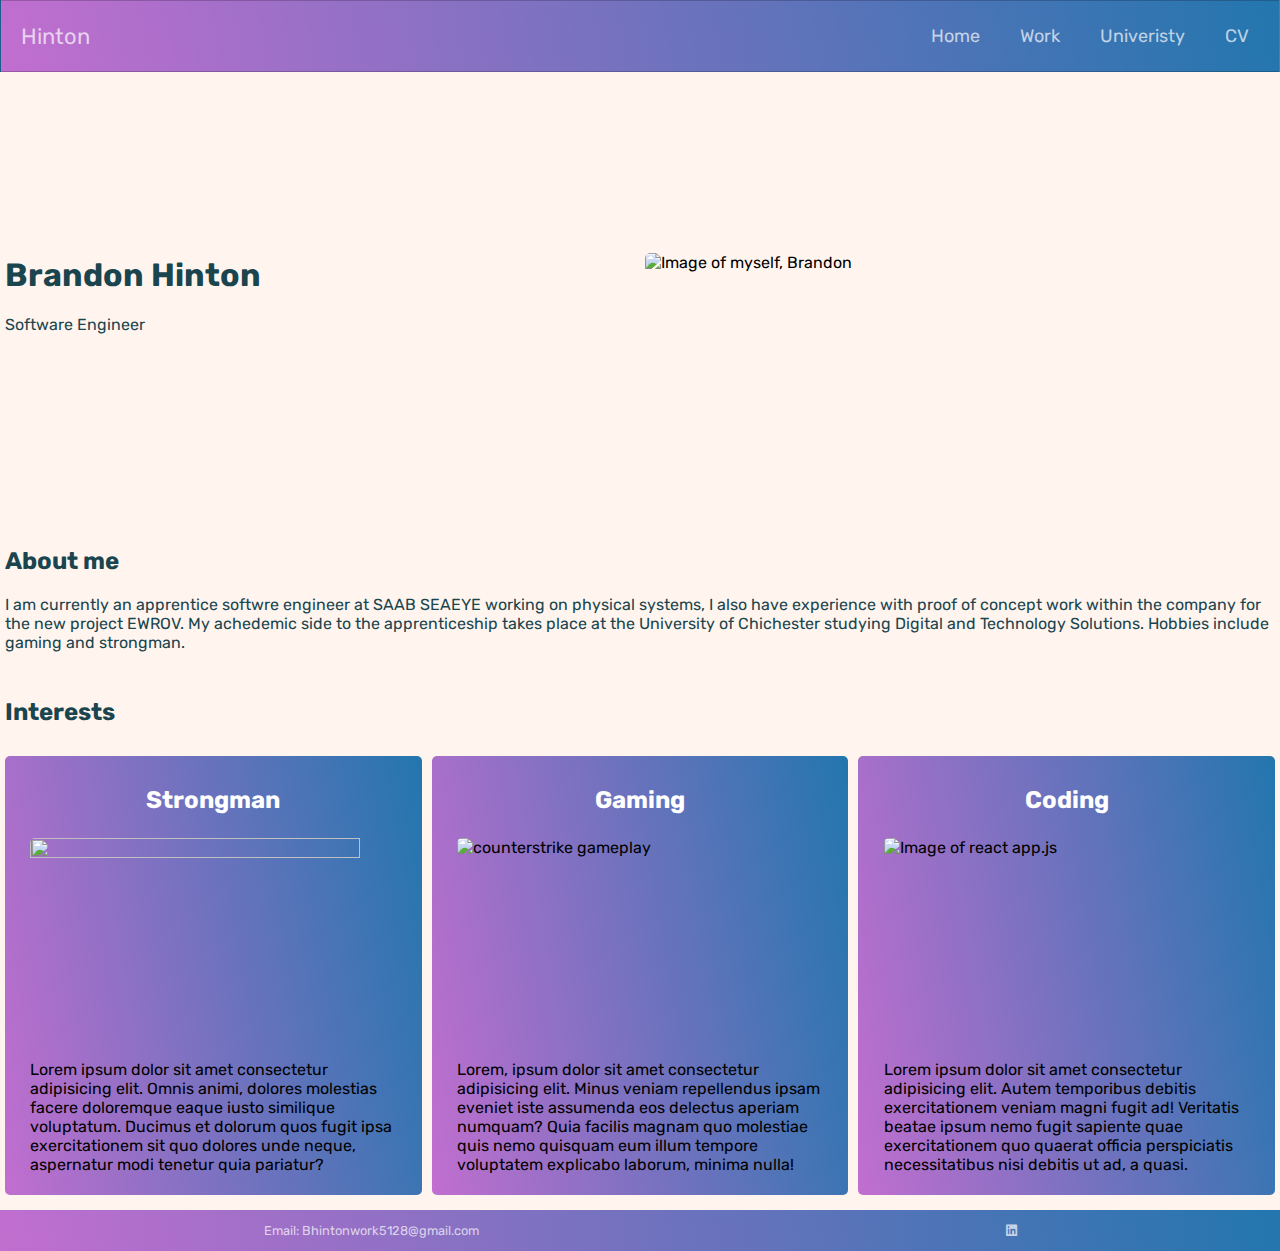
==== index.html @ d60580b2 "Update and rename home.html to index.html" ====
<!DOCTYPE html>
<html lang="en">
    <head>
        <meta charset="UTF-8">
        <meta http-equiv="X-UA-Compatible" content="IE=edge">
        <meta name="viewport" content="width=device-width, initial-scale=1.0">
        <title>Portfolio</title>
        <link rel="stylesheet" href="style.css">
        <!-- External icons stylesheet for font awesome icons, available at: https://cdnjs.cloudflare.com/ajax/libs/font-awesome/6.4.0/css/all.min.css -->
        <link rel="stylesheet" href="https://cdnjs.cloudflare.com/ajax/libs/font-awesome/6.4.0/css/all.min.css">
    </head>
    <body>
        <!-- Start of container -->
        <div class="mainPageContent">

          <nav class="navbar">
            <span class="navbar-toggle" id="js-navbar-toggle">
                    <i class="fas fa-bars"></i>
                </span>
            <a href="#" class="logo">Hinton</a>
            <ul class="main-nav" id="js-menu">
              <li>
                <a href="/home.html" class="nav-links">Home</a>
              </li>
              <li>
                <a href="/projects.html" class="nav-links">Work</a>
              </li>
              <li>
                <a href="/university.html" class="nav-links">Univeristy</a>
              </li>
              <li>
                <a href="/cv.html" class="nav-links">CV</a>
              </li>
            </ul>
          </nav>

            <main>
                <header class="projects-page-header">
                    <div class="headerBrief">
                      <h1>Brandon Hinton</h1>
                      <p>Software Engineer</p>
                    </div>
                    <!-- <img class="homeIntroImage" src="./Assets/img/image-of-myself-at-parliament.jpg" alt="Image of myself, Brandon"> -->
                    <div class="homeIntroImageContainer">
                      <img class="homeIntroImage" src="./Assets/img/minimised.png" alt="Image of myself, Brandon">
                    </div>
                </header>

                <div class="secondaryHeader">
                  <h2>About me</h2>
                  <p>I am currently an apprentice softwre engineer at SAAB SEAEYE working on physical systems, I also have experience with proof of concept work within the company for the new project EWROV. My achedemic side to the apprenticeship takes place at the University of Chichester studying Digital and Technology Solutions. Hobbies include gaming and strongman.</p>
                </div>

                <div class="hobbiesAndInterests">
                  <h2>Interests</h2>
                  <div class="hobbyCardContainer">
                    <div class="hobbiesCards">
                      <h2>Strongman</h2>
                      <img src="./Assets/img/university.jpg" alt="">
                      <p>Lorem ipsum dolor sit amet consectetur adipisicing elit. Omnis animi, dolores molestias facere doloremque eaque iusto similique voluptatum. Ducimus et dolorum quos fugit ipsa exercitationem sit quo dolores unde neque, aspernatur modi tenetur quia pariatur?</p>
                    </div>
                    <div class="hobbiesCards">
                      <h2>Gaming</h2>
                      <img src="./Assets/img/csgo.png" alt="counterstrike gameplay">
                      <p>Lorem, ipsum dolor sit amet consectetur adipisicing elit. Minus veniam repellendus ipsam eveniet iste assumenda eos delectus aperiam numquam? Quia facilis magnam quo molestiae quis nemo quisquam eum illum tempore voluptatem explicabo laborum, minima nulla!</p>
                    </div>
                    <div class="hobbiesCards">
                      <h2>Coding</h2>
                      <img src="./Assets/img/react.jpg" alt="Image of react app.js">
                      <p>Lorem ipsum dolor sit amet consectetur adipisicing elit. Autem temporibus debitis exercitationem veniam magni fugit ad! Veritatis beatae ipsum nemo fugit sapiente quae exercitationem quo quaerat officia perspiciatis necessitatibus nisi debitis ut ad, a quasi.</p>
                    </div>
                  </div>
                </div>
            </main>

            <footer>
              <div class="leftFooter">
                <p>Email: Bhintonwork5128@gmail.com</p>
              </div>
              <div class="rightFooter">
               <a class="linkedinAnchor" href="https://uk.linkedin.com/in/brandon-hinton-3927341b5?trk=people-guest_people_search-card">
                 <i id="linkedInLogo" class="fa-brands fa-linkedin"></i>
              </a>
              </div>
            </footer>
            
        </div>
        <!-- End of container -->
        <script src="index.js"></script>
    </body>
</html>
---- style.css ----
/* Imported font */
@import url('https://fonts.googleapis.com/css2?family=Rubik&display=swap');

:root
{
    --primary-colour: #00204a;
    --seondary-colour: #005792;
    --tertiary-colour: #00bbf0;
    --fourth-colour: #dbd8e3;
    --hover-colour: #fdb44b;
    --text-colour: #1a454f;
}

body
{
    display: flex;
    justify-content: center;
    align-items: center;
    height: 100%;
    width: 100%;
    font-family: 'Rubik', sans-serif;
    background-color: #FFF5EE;
    margin: auto;
}

.mainPageContent
{
    display: flex;
    justify-content: center;
    align-self: center;
    background-color: #FFF5EE;
    width: 100%;
    height: 100%;
    max-width: 1600px;
    position: relative;
    margin: auto;
    flex-direction: column;
}

/* ========================== Navbar Styles ========================== */

.navbar {
    font-size: 18px;
    background-image: linear-gradient(260deg, #2376ae 0%, #c16ecf 100%);
    border: 1px solid rgba(0, 0, 0, 0.2);
    padding-bottom: 10px;
  }
  
  .main-nav {
    list-style-type: none;
    display: none;
  }
  
  .nav-links,
  .logo {
    text-decoration: none;
    color: rgba(255, 255, 255, 0.7);
  }
  
  .main-nav li {
    text-align: center;
    margin: 15px auto;
  }
  
  .logo {
    display: inline-block;
    font-size: 22px;
    margin-top: 10px;
    margin-left: 20px;
  }
  
  .navbar-toggle 
  {
    position: absolute;
    top: 10px;
    right: 20px;
    cursor: pointer;
    color: rgba(255, 255, 255, 0.8);
    font-size: 24px;
  }
  
  .active {
    display: block;
  }
  
  @media screen and (min-width: 768px) 
  {
    .navbar {
      display: flex;
      justify-content: space-between;
      padding-bottom: 0;
      height: 70px;
      align-items: center;
    }
  
    .main-nav {
      display: flex;
      margin-right: 30px;
      flex-direction: row;
      justify-content: flex-end;
    }
  
    .main-nav li {
      margin: 0;
    }
  
    .nav-links {
      margin-left: 40px;
    }
  
    .logo {
      margin-top: 0;
    }
  
    .navbar-toggle {
      display: none;
    }
  
    .logo:hover,
    .nav-links:hover {
      color: rgba(255, 255, 255, 1);
    }

    .hobbyCardContainer
    {
      flex-direction: column;
    }

  }
  

/* ========================== Footer Styles ========================== */

footer
{
  background-color: var(--tertiary-colour);
  display: flex;
  justify-content: space-around;
  flex-direction: row;
  width: 100%;
  align-items: center;
  align-self: center;
  color: rgba(255, 255, 255, 0.7);
  font-size: 0.8em;
  margin: auto;
  margin-top: 10px;
  position: relative;
  bottom: 0;
  background-image: linear-gradient(260deg, #2376ae 0%, #c16ecf 100%);
}

#linkedInLogo:hover
{
  color: #ffffff;
  cursor: pointer;
}

/* ========================== Main Styles ========================== */

main
{
    display: flex;
    justify-content: center;
    flex-direction: column;
    align-items: center;
    text-align: left;
    margin-top: 20px;
}

header
{
    background-position: center;
    background-size: cover;
    background-repeat: no-repeat;
    height: 400px;
    align-items: center;
    display: flex;
    justify-content: space-between;
    flex-direction: row;
    overflow: hidden;
}

.headerBrief
{
    text-align: left;
    width: 100%;
    padding: 5px;
}

.secondaryHeader
{
    padding: 5px;
    background-color: #FFF5EE;
    color: var(--text-colour);
}

.secondaryHeader h2
{
  color: var(--text-colour);
}

header h1
{
    color: var(--text-colour);
    text-align: left;
    -ms-grid-row-align: left;
    align-self: left;
    /* text-shadow: 1px 1px 6px rgba(0, 0, 0, 1); */
}

header img 
{
    overflow: hidden;
    width: 100%;
    height: auto;
    background-size: contain;
}

.homeIntroImage
{
  border-radius: 5px;
  -webkit-border-radius: 5px;
  -moz-border-radius: 5px;
  -ms-border-radius: 5px;
  -o-border-radius: 5px;
  aspect-ratio: 16/9;
  width: 99%;
  margin-bottom: 30px;
}

.homeIntroImageContainer
{
  width: 100%;
  height: auto;
  object-fit: contain;
  margin: 5px;
  margin-bottom: 30px;
}

header p
{
    text-align: left;
    color: var(--text-colour);
}


.projects-page-header
{
    background-color: #FFF5EE;
    display: flex;
    text-align: left;
    justify-content: space-between;
    margin-bottom: 30px;
    width: 100%;
}


.projects-page-content-container
{
    color: var(--seondary-colour);
    background-color: var(--fourth-colour);
    width: 90%;
    border-radius: 5px;
    -webkit-border-radius: 5px;
    -moz-border-radius: 5px;
    -ms-border-radius: 5px;
    -o-border-radius: 5px;
    padding: 40px;
    margin-bottom: 15px;
}

.university-page-header
{
    /* image from pixabay, available at: https://pixabay.com/photos/knowledge-book-library-glasses-1052013/ */
    background-image: url(/Assets/img/university.jpg);
}



/* ||||||||||||||||||||||||||||||||||||||||||||||||||||||||||||||||||||||||||||||||||||||||||||||||||||||||||||||||||||||||||||||||||||||||||||||||||||||| */
/* Experimental / working  */

.hobbiesAndInterests
{
  width: 100%;
  display: flex;
  flex-direction: column;
}

.hobbiesAndInterests h2
{
  color: var(--text-colour);
  padding: 5px;
}

.hobbyCardContainer
{
  display: flex;
  flex-direction: row;
  justify-content: space-evenly;
  width: 100%;
}

.hobbiesCards
{
  width: 100%;
  padding: 5px;
  background-image: linear-gradient(260deg, #2376ae 0%, #c16ecf 100%);
  display: flex;
  flex-direction: column;
  /* justify-content: space-between; */
  justify-content: center;
  align-items: center;
  margin: 5px;
  border-radius: 5px;
  -webkit-border-radius: 5px;
  -moz-border-radius: 5px;
  -ms-border-radius: 5px;
  -o-border-radius: 5px;
}

.hobbiesCards h2
{
  text-align: center;
  color: #ffffff
}

.hobbiesCards p
{
  width: 90%;
  font-size: 1rem;
}

.hobbiesCards img
{
  background-size: contain;
  overflow: hidden;
  height: auto;
  width: 90%;
  aspect-ratio: 16/9;
  border-radius: 5px;
  -webkit-border-radius: 5px;
  -moz-border-radius: 5px;
  -ms-border-radius: 5px;
  -o-border-radius: 5px;
  align-self: center;
}

@media screen and (max-width: 992px) 
{
  .hobbyCardContainer
  {
    flex-direction: column;
  }

  .projects-page-header
  {
    flex-direction: column;
    text-align: center;
  }

  .cvViewer
  {
    width: 100%;
  }

  footer
  {
    flex-direction: column;
  }
}

.cvDownloadSection
{
  color: var(--text-colour);
  width: 100%;
  display: flex;
  flex-direction: column;
  text-align: center;
  align-items: center;
}

.cvViewer
{
  outline: 3px solid var(--text-colour);
  border-radius: 10px;
  -webkit-border-radius: 10px;
  -moz-border-radius: 10px;
  -ms-border-radius: 10px;
  -o-border-radius: 10px;
  margin: 10px;
  width: 80%;
  height: 1000px;
}

.button-3d 
{
  position:relative;
  width: auto;
  display:inline-block;
  color:#ecf0f1;
  text-decoration:none;
  border-radius:5px;
  border:solid 1px #53a6b8;
  background:#296b7a;
  text-align:center;
  padding:16px 18px 14px;
  margin: 12px;
  
  -webkit-transition: all 0.1s;
	-moz-transition: all 0.1s;
	transition: all 0.1s;
	
  -webkit-box-shadow: 0px 6px 0px var(--text-colour);
  -moz-box-shadow: 0px 6px 0px var(--text-colour);
  box-shadow: 0px 6px 0px var(--text-colour);
}

.button-3d:active
{
  -webkit-box-shadow: 0px 2px 0px #0b2e36;
  -moz-box-shadow: 0px 2px 0px #0b2e36;
  box-shadow: 0px 2px 0px #0b2e36;
  position:relative;
  top:4px;
}

.linkedinAnchor
{
  text-decoration: none;
  color: rgba(255, 255, 255, 0.7);
}
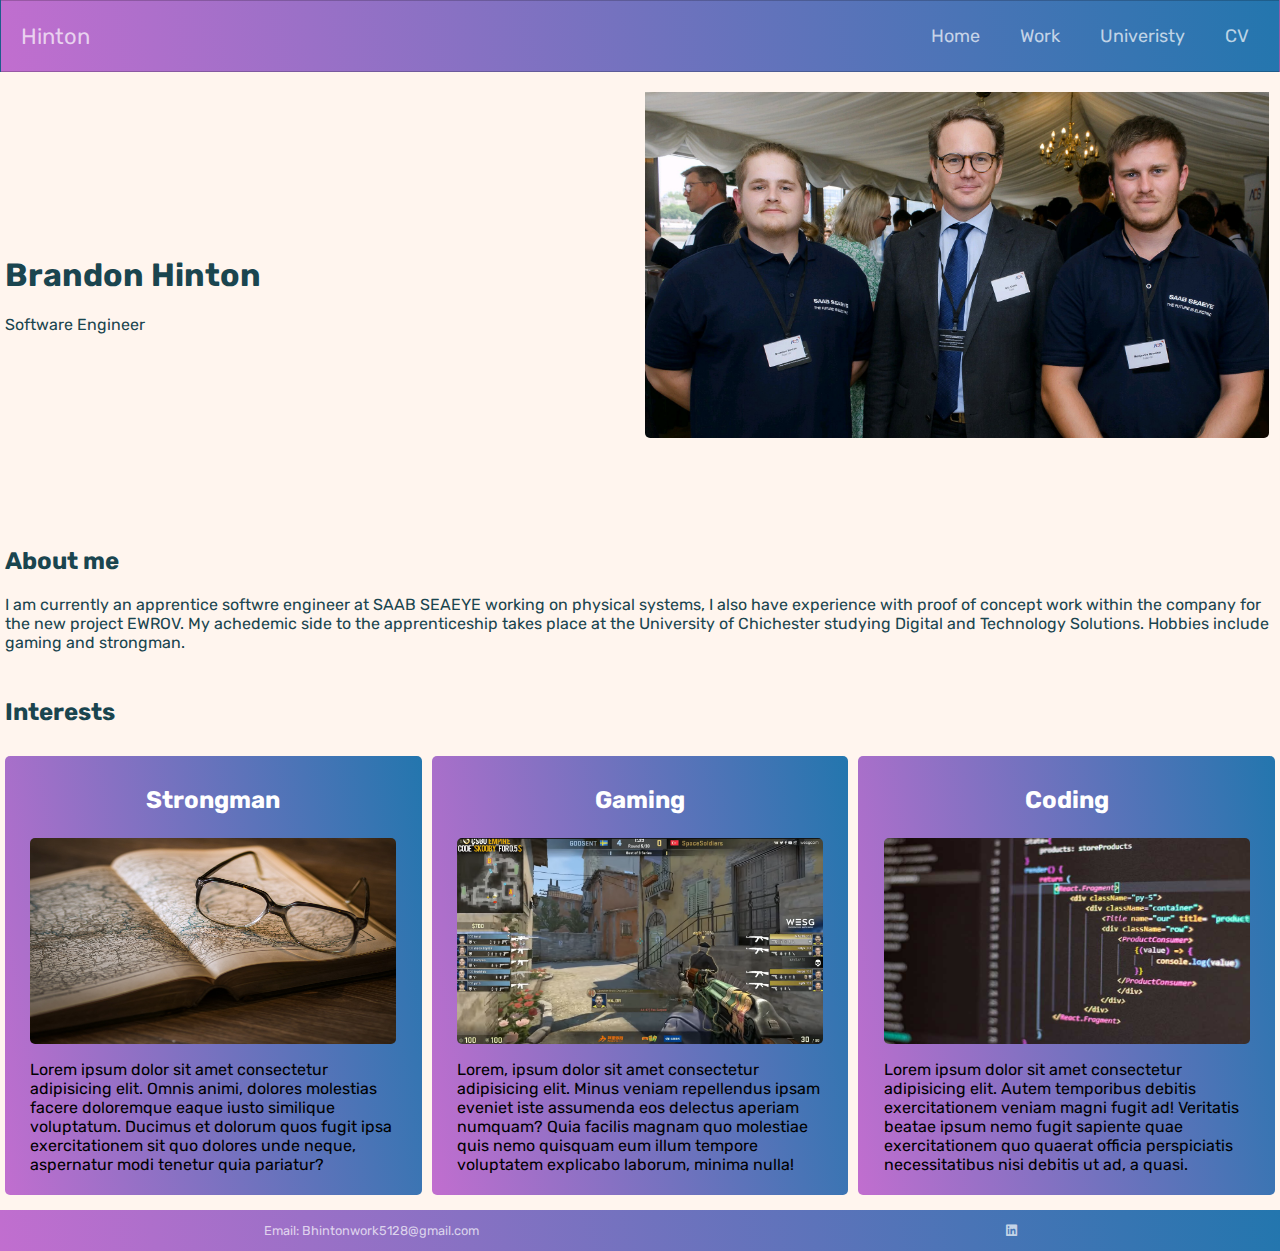
==== commit ff74a448: "Added collap div for university projects" ====
--- a/index.html
+++ b/index.html
@@ -4,7 +4,7 @@
         <meta charset="UTF-8">
         <meta http-equiv="X-UA-Compatible" content="IE=edge">
         <meta name="viewport" content="width=device-width, initial-scale=1.0">
-        <title>Portfolio</title>
+        <title>Portfolio | Home</title>
         <link rel="stylesheet" href="style.css">
         <!-- External icons stylesheet for font awesome icons, available at: https://cdnjs.cloudflare.com/ajax/libs/font-awesome/6.4.0/css/all.min.css -->
         <link rel="stylesheet" href="https://cdnjs.cloudflare.com/ajax/libs/font-awesome/6.4.0/css/all.min.css">
@@ -17,10 +17,10 @@
             <span class="navbar-toggle" id="js-navbar-toggle">
                     <i class="fas fa-bars"></i>
                 </span>
-            <a href="#" class="logo">Hinton</a>
+            <a href="index.html" class="logo">Hinton</a>
             <ul class="main-nav" id="js-menu">
               <li>
-                <a href="/home.html" class="nav-links">Home</a>
+                <a href="/index.html" class="nav-links">Home</a>
               </li>
               <li>
                 <a href="/projects.html" class="nav-links">Work</a>
--- a/style.css
+++ b/style.css
@@ -429,4 +429,60 @@
 {
   text-decoration: none;
   color: rgba(255, 255, 255, 0.7);
+}
+
+/* Collapsable drop down*/
+.universityInformationContainer
+{
+  width: 100%;
+  display: flex;
+  flex-direction: column;
+  align-items: center;
+}
+
+.pdfViewerContainer
+{
+  display: flex;
+  flex-direction: column;
+  align-items: center;
+}
+
+.collapsible 
+{
+  color: var(--seondary-colour);
+  background-color: var(--fourth-colour);
+  width: 100%;
+  border-radius: 5px;
+  -webkit-border-radius: 5px;
+  -moz-border-radius: 5px;
+  -ms-border-radius: 5px;
+  -o-border-radius: 5px;
+  margin-bottom: 15px;
+  cursor: pointer;
+  border: NONE;
+}
+
+.active, .collapsible:hover 
+{
+  background-color: var(--fourth-colour);
+}
+
+.content 
+{
+  align-items: center;
+  display: flex;
+  justify-content: center;
+  display: none;
+  overflow: hidden;
+  color: var(--seondary-colour);
+  background-color: var(--fourth-colour);
+  width: 99%;
+  border-radius: 5px;
+  -webkit-border-radius: 5px;
+  -moz-border-radius: 5px;
+  -ms-border-radius: 5px;
+  -o-border-radius: 5px;
+  margin-bottom: 15px;
+  cursor: pointer;
+  padding: 8px;
 }